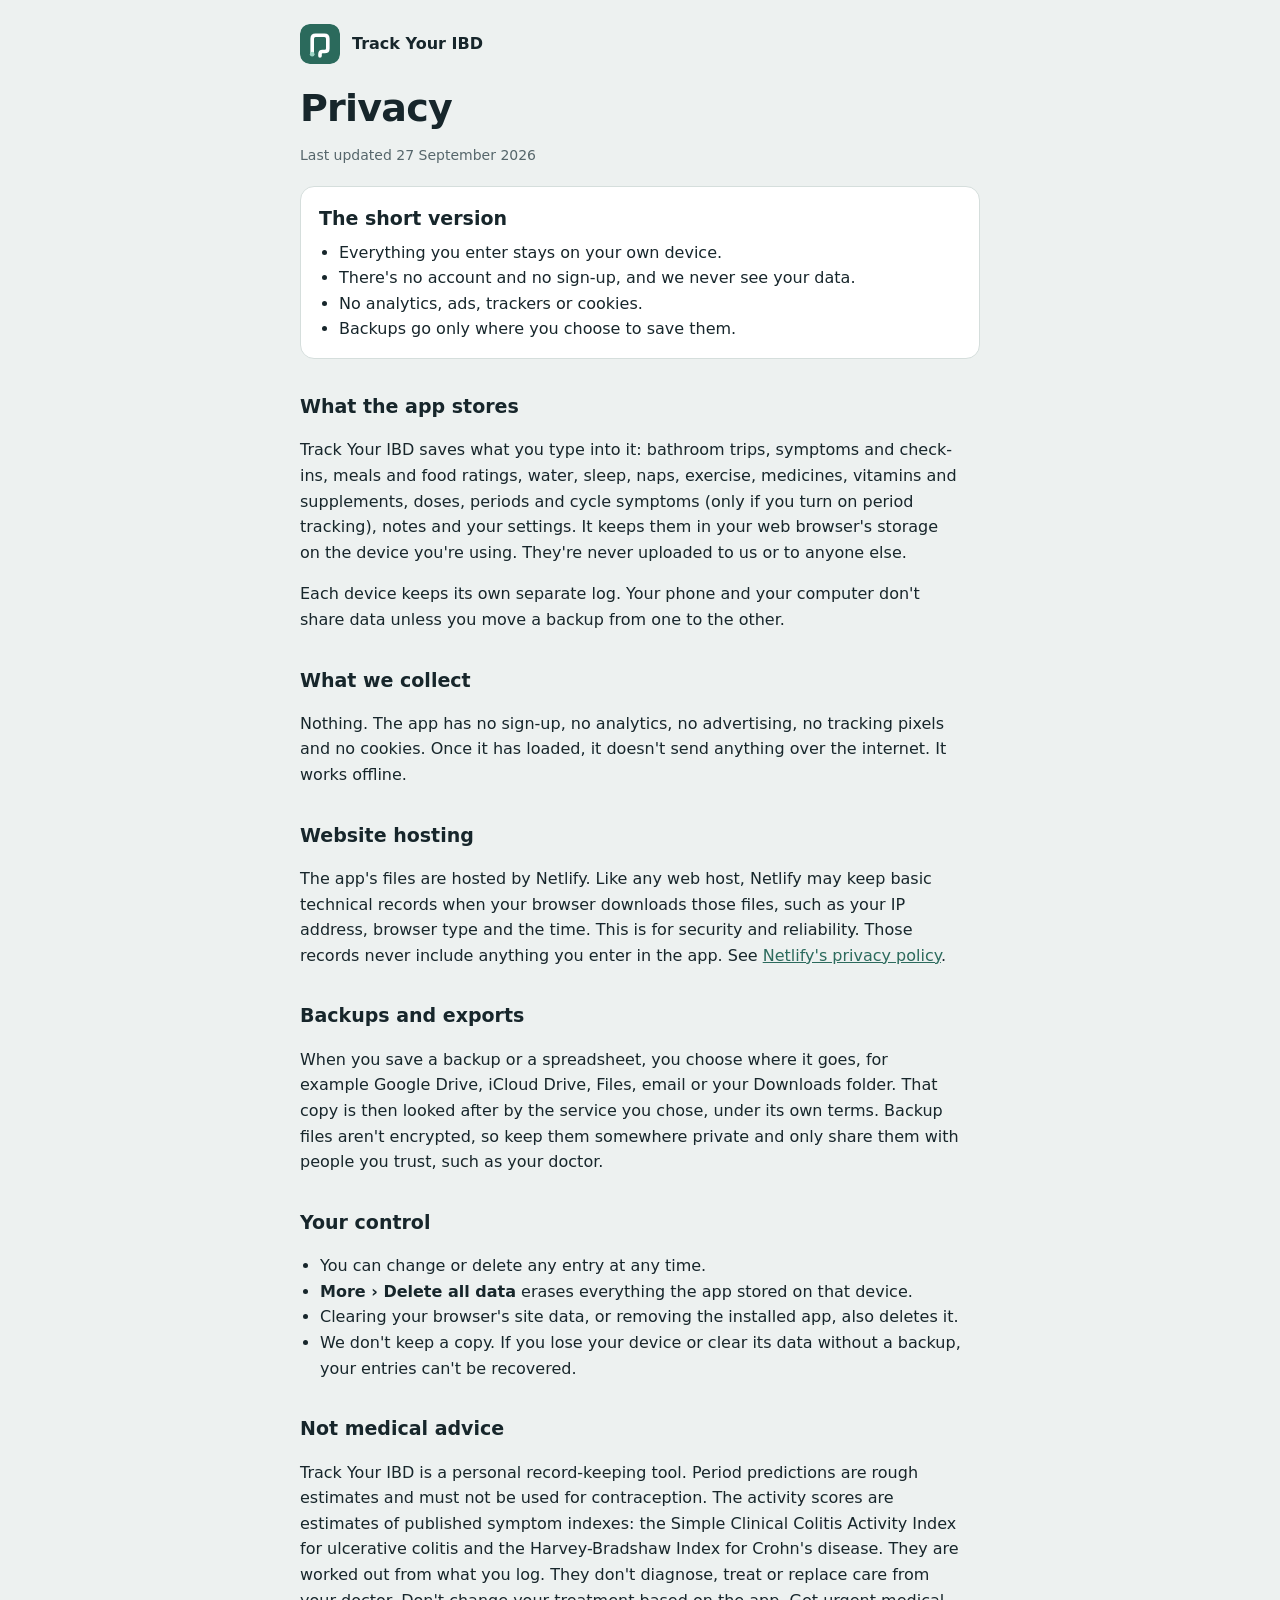
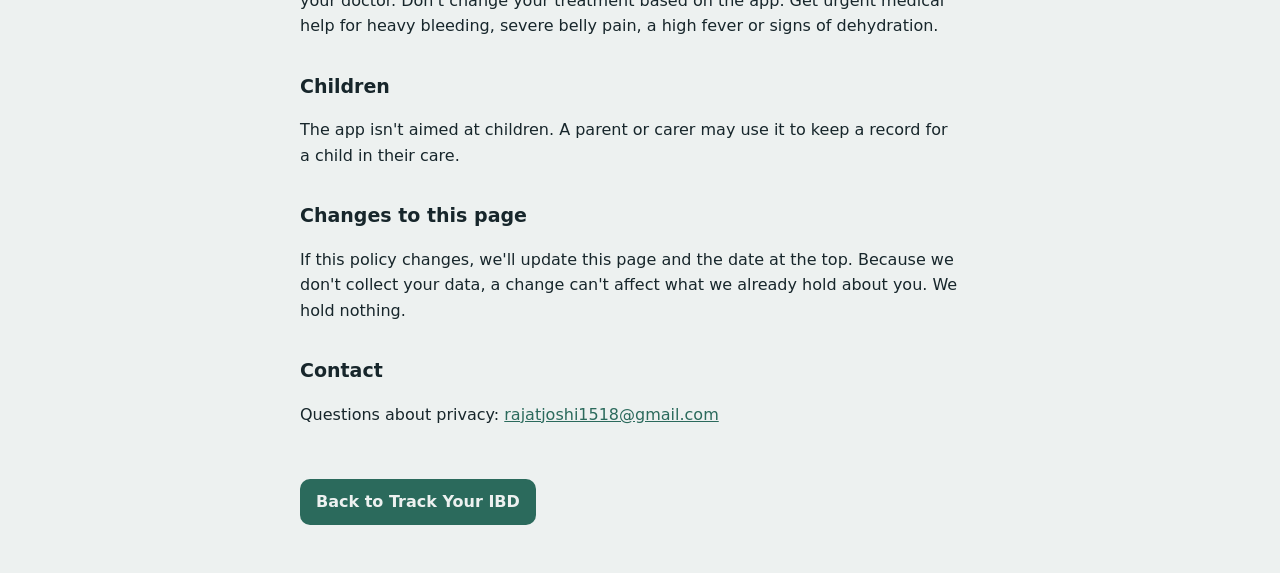
==== privacy.html @ 13ce5273 "Track Your IBD: private, local-only IBD tracking web app Log bathroom trips, symptoms, food (carbs, " ====
<!doctype html>
<html lang="en">
<head>
<meta charset="utf-8">
<meta name="viewport" content="width=device-width, initial-scale=1">
<title>Privacy · Track Your IBD</title>
<meta name="description" content="Track Your IBD keeps everything you enter on your own device. No account, no tracking, nothing collected.">
<link rel="icon" href="icons/icon.svg" type="image/svg+xml">
<style>
  :root { --bg: #EDF1F0; --surface: #FFFFFF; --ink: #17262B; --muted: #56666B; --line: #D5DEDC; --accent: #2B6A5C; --soft: #DCEBE6; }
  @media (prefers-color-scheme: dark) {
    :root { color-scheme: dark; --bg: #0E1517; --surface: #152025; --ink: #E3EBEA; --muted: #97A8AA; --line: #273A3F; --accent: #74C3AE; --soft: #1C3832; }
  }
  * { box-sizing: border-box; }
  body { margin: 0; background: var(--bg); color: var(--ink); font: 16px/1.6 system-ui, -apple-system, "Segoe UI", Roboto, sans-serif; padding: env(safe-area-inset-top, 0px) 16px 48px; }
  main { max-width: 680px; margin: 0 auto; }
  header { display: flex; align-items: center; gap: 12px; padding: 24px 0 8px; }
  header img { width: 40px; height: 40px; border-radius: 10px; }
  header a { color: var(--ink); text-decoration: none; font-weight: 700; }
  h1 { font-size: clamp(28px, 7vw, 38px); line-height: 1.1; letter-spacing: -.02em; margin: 16px 0 6px; }
  h2 { font-size: 19px; margin: 32px 0 6px; }
  p, li { max-width: 65ch; }
  ul { padding-left: 20px; }
  a { color: var(--accent); }
  .updated { color: var(--muted); font-size: 14px; }
  .short { background: var(--surface); border: 1px solid var(--line); border-radius: 14px; padding: 16px 18px; margin: 20px 0; }
  .short h2 { margin-top: 0; }
  .short ul { margin: 0; }
  .back { display: inline-block; margin-top: 36px; padding: 10px 16px; border-radius: 10px; background: var(--accent); color: var(--bg); text-decoration: none; font-weight: 600; }
</style>
</head>
<body>
<main>
  <header><img src="icons/icon.svg" alt=""><a href="./">Track Your IBD</a></header>

  <h1>Privacy</h1>
  <p class="updated">Last updated 27 September 2026</p>

  <section class="short">
    <h2>The short version</h2>
    <ul>
      <li>Everything you enter stays on your own device.</li>
      <li>There's no account and no sign-up, and we never see your data.</li>
      <li>No analytics, ads, trackers or cookies.</li>
      <li>Backups go only where you choose to save them.</li>
    </ul>
  </section>

  <h2>What the app stores</h2>
  <p>Track Your IBD saves what you type into it: bathroom trips, symptoms and check-ins, meals and food ratings, water, sleep, naps, exercise, medicines, vitamins and supplements, doses, periods and cycle symptoms (only if you turn on period tracking), notes and your settings. It keeps them in your web browser's storage on the device you're using. They're never uploaded to us or to anyone else.</p>
  <p>Each device keeps its own separate log. Your phone and your computer don't share data unless you move a backup from one to the other.</p>

  <h2>What we collect</h2>
  <p>Nothing. The app has no sign-up, no analytics, no advertising, no tracking pixels and no cookies. Once it has loaded, it doesn't send anything over the internet. It works offline.</p>

  <h2>Website hosting</h2>
  <p>The app's files are hosted by Netlify. Like any web host, Netlify may keep basic technical records when your browser downloads those files, such as your IP address, browser type and the time. This is for security and reliability. Those records never include anything you enter in the app. See <a href="https://www.netlify.com/privacy/" rel="noopener">Netlify's privacy policy</a>.</p>

  <h2>Backups and exports</h2>
  <p>When you save a backup or a spreadsheet, you choose where it goes, for example Google Drive, iCloud Drive, Files, email or your Downloads folder. That copy is then looked after by the service you chose, under its own terms. Backup files aren't encrypted, so keep them somewhere private and only share them with people you trust, such as your doctor.</p>

  <h2>Your control</h2>
  <ul>
    <li>You can change or delete any entry at any time.</li>
    <li><strong>More › Delete all data</strong> erases everything the app stored on that device.</li>
    <li>Clearing your browser's site data, or removing the installed app, also deletes it.</li>
    <li>We don't keep a copy. If you lose your device or clear its data without a backup, your entries can't be recovered.</li>
  </ul>

  <h2>Not medical advice</h2>
  <p>Track Your IBD is a personal record-keeping tool. Period predictions are rough estimates and must not be used for contraception. The activity scores are estimates of published symptom indexes: the Simple Clinical Colitis Activity Index for ulcerative colitis and the Harvey-Bradshaw Index for Crohn's disease. They are worked out from what you log. They don't diagnose, treat or replace care from your doctor. Don't change your treatment based on the app. Get urgent medical help for heavy bleeding, severe belly pain, a high fever or signs of dehydration.</p>

  <h2>Children</h2>
  <p>The app isn't aimed at children. A parent or carer may use it to keep a record for a child in their care.</p>

  <h2>Changes to this page</h2>
  <p>If this policy changes, we'll update this page and the date at the top. Because we don't collect your data, a change can't affect what we already hold about you. We hold nothing.</p>

  <h2>Contact</h2>
  <p>Questions about privacy: <a href="mailto:rajatjoshi1518@gmail.com">rajatjoshi1518@gmail.com</a></p>

  <a class="back" href="./">Back to Track Your IBD</a>
</main>
</body>
</html>
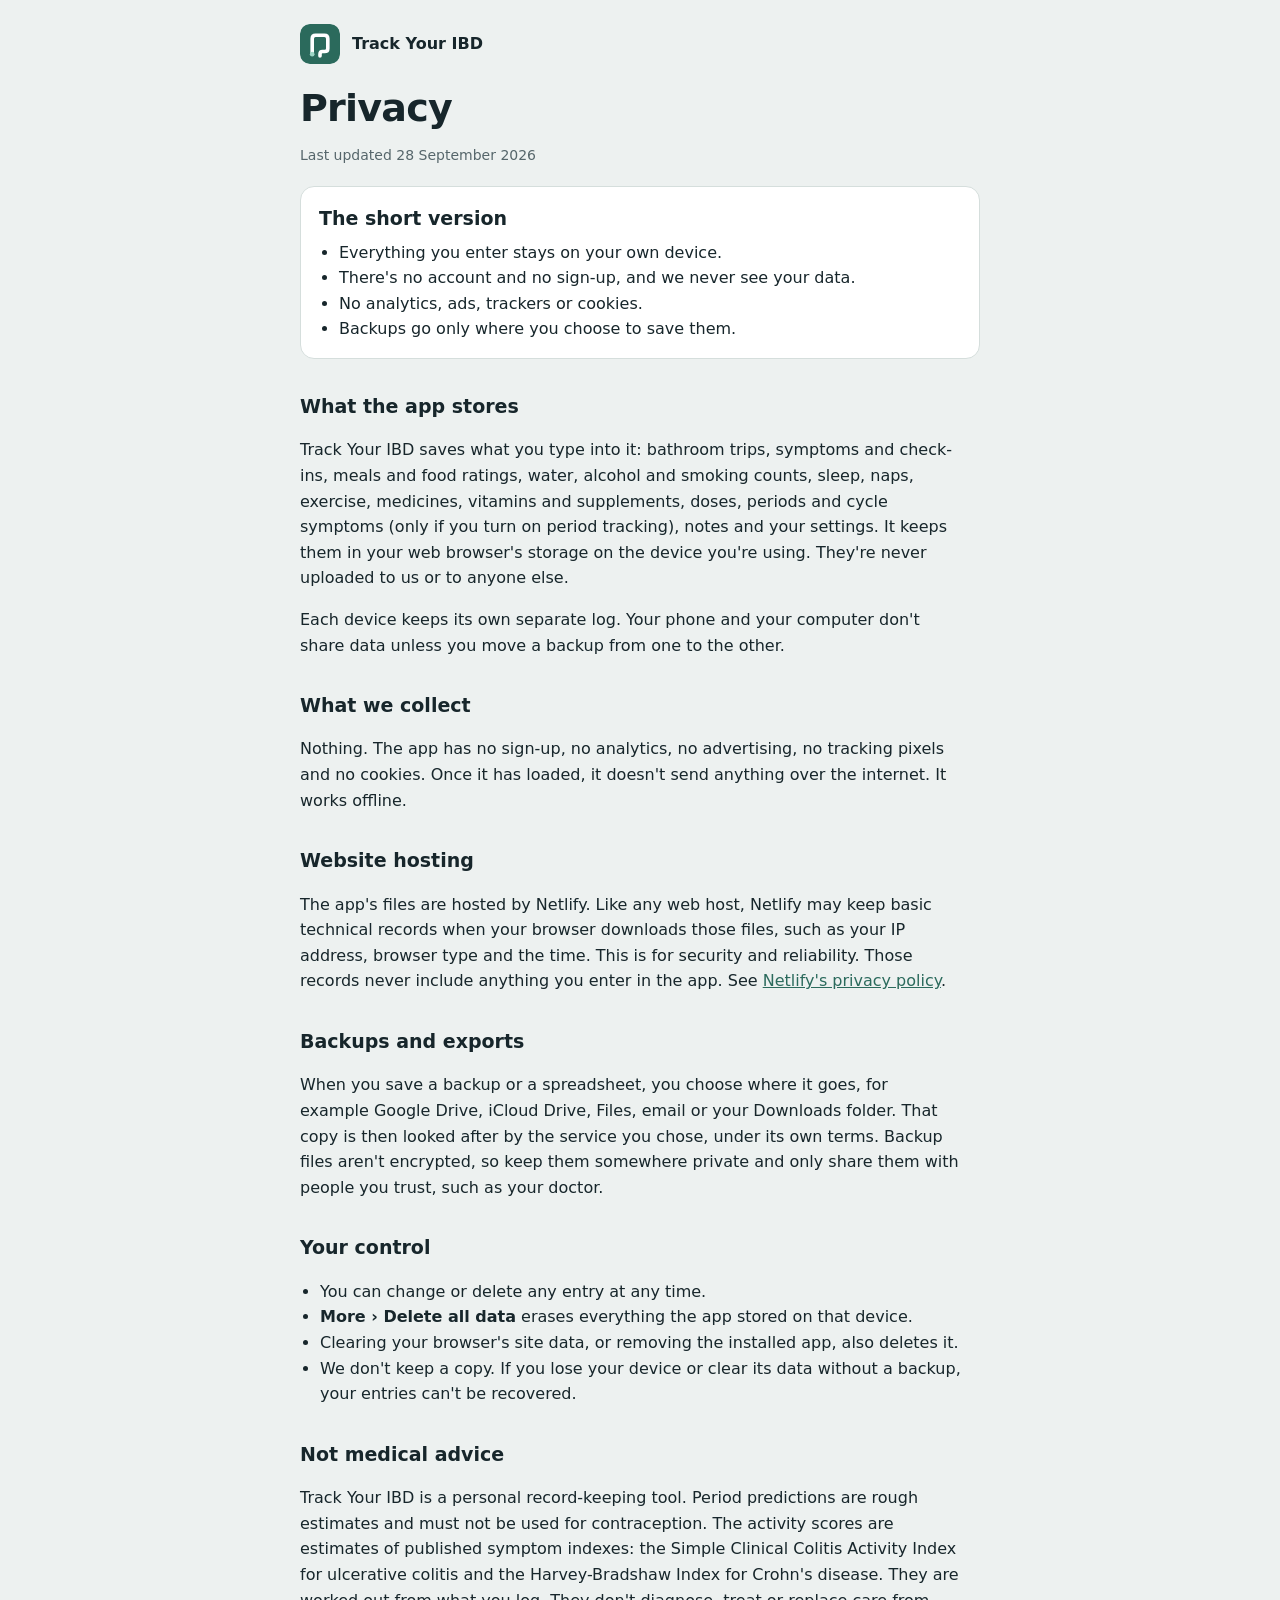
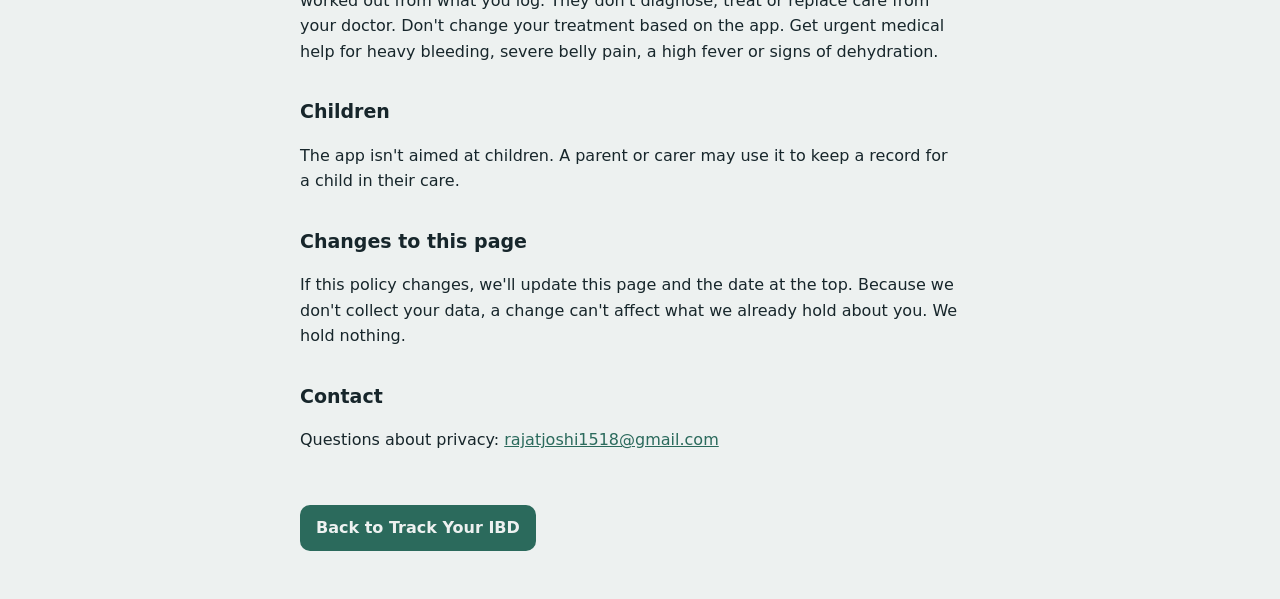
==== commit 24373884: "Add alcohol/smoking counters, timing and sleep patterns, next-day charts - Today: quick +/- counters" ====
--- a/privacy.html
+++ b/privacy.html
@@ -34,7 +34,7 @@
   <header><img src="icons/icon.svg" alt=""><a href="./">Track Your IBD</a></header>
 
   <h1>Privacy</h1>
-  <p class="updated">Last updated 27 September 2026</p>
+  <p class="updated">Last updated 28 September 2026</p>
 
   <section class="short">
     <h2>The short version</h2>
@@ -47,7 +47,7 @@
   </section>
 
   <h2>What the app stores</h2>
-  <p>Track Your IBD saves what you type into it: bathroom trips, symptoms and check-ins, meals and food ratings, water, sleep, naps, exercise, medicines, vitamins and supplements, doses, periods and cycle symptoms (only if you turn on period tracking), notes and your settings. It keeps them in your web browser's storage on the device you're using. They're never uploaded to us or to anyone else.</p>
+  <p>Track Your IBD saves what you type into it: bathroom trips, symptoms and check-ins, meals and food ratings, water, alcohol and smoking counts, sleep, naps, exercise, medicines, vitamins and supplements, doses, periods and cycle symptoms (only if you turn on period tracking), notes and your settings. It keeps them in your web browser's storage on the device you're using. They're never uploaded to us or to anyone else.</p>
   <p>Each device keeps its own separate log. Your phone and your computer don't share data unless you move a backup from one to the other.</p>
 
   <h2>What we collect</h2>
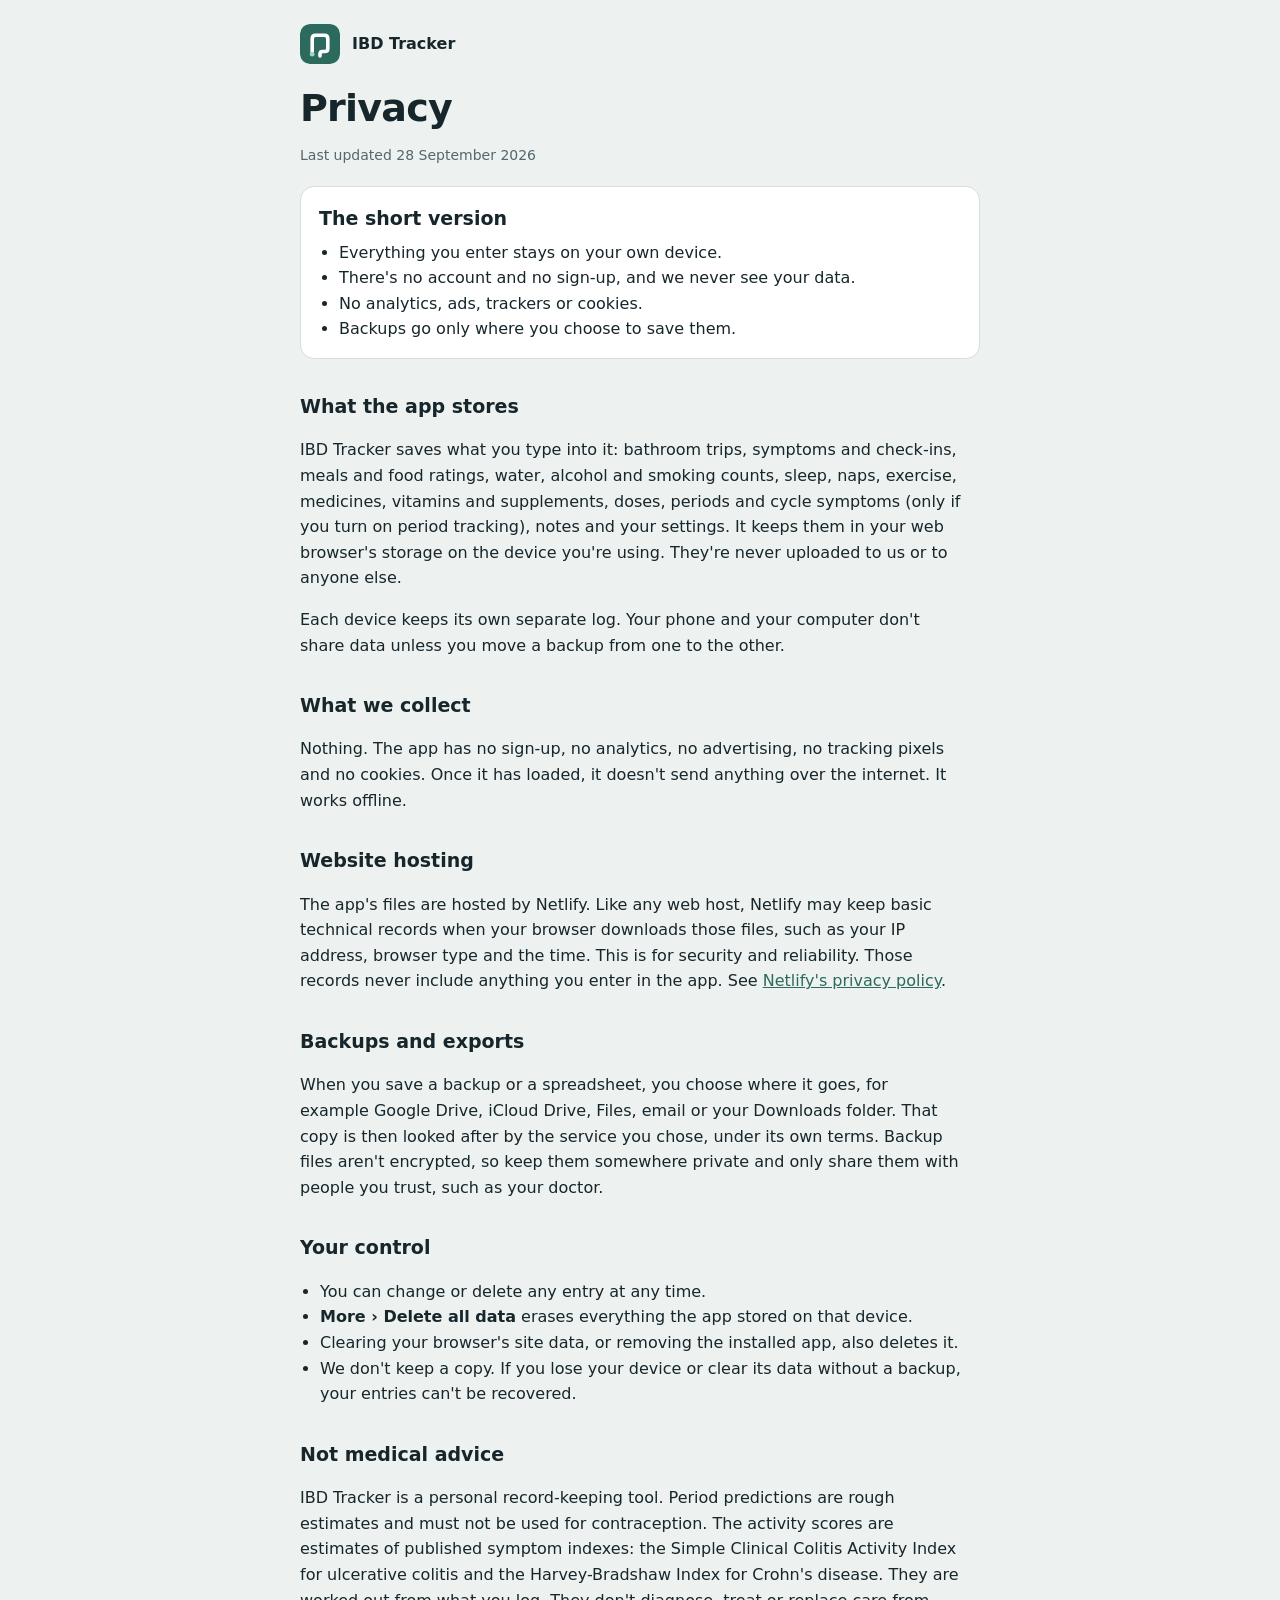
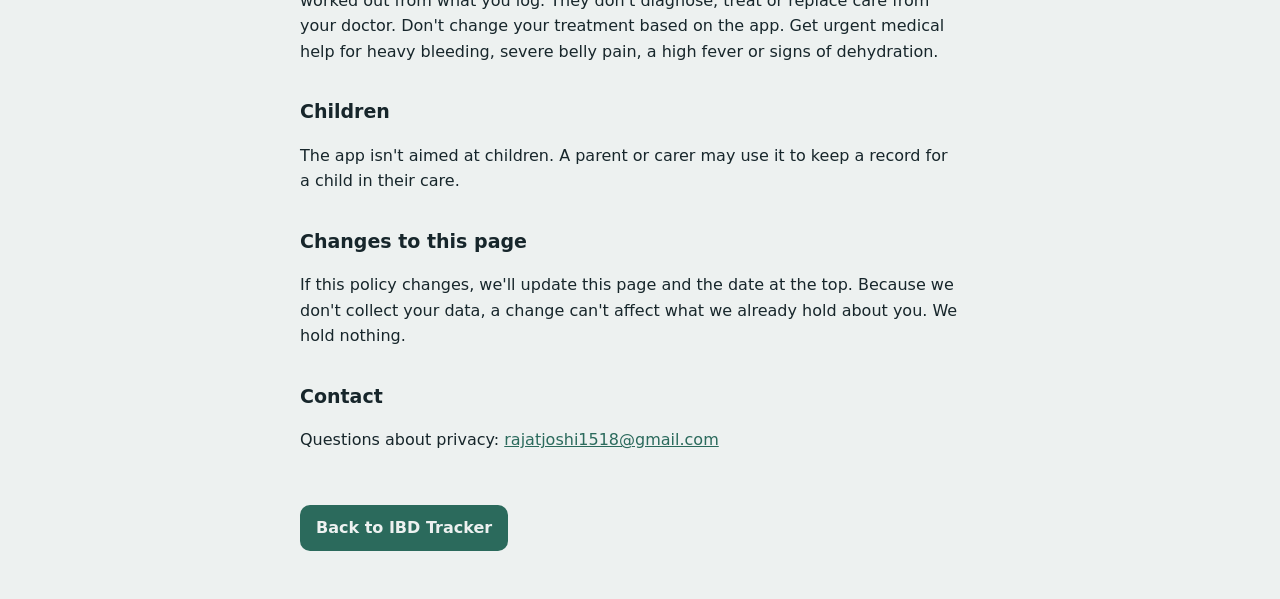
==== commit ebaec841: "Rename to IBD Tracker and add messages under Estimated activity - Name: "IBD Tracker" everywhere (ta" ====
--- a/privacy.html
+++ b/privacy.html
@@ -3,8 +3,8 @@
 <head>
 <meta charset="utf-8">
 <meta name="viewport" content="width=device-width, initial-scale=1">
-<title>Privacy · Track Your IBD</title>
-<meta name="description" content="Track Your IBD keeps everything you enter on your own device. No account, no tracking, nothing collected.">
+<title>Privacy · IBD Tracker</title>
+<meta name="description" content="IBD Tracker keeps everything you enter on your own device. No account, no tracking, nothing collected.">
 <link rel="icon" href="icons/icon.svg" type="image/svg+xml">
 <style>
   :root { --bg: #EDF1F0; --surface: #FFFFFF; --ink: #17262B; --muted: #56666B; --line: #D5DEDC; --accent: #2B6A5C; --soft: #DCEBE6; }
@@ -31,7 +31,7 @@
 </head>
 <body>
 <main>
-  <header><img src="icons/icon.svg" alt=""><a href="./">Track Your IBD</a></header>
+  <header><img src="icons/icon.svg" alt=""><a href="./">IBD Tracker</a></header>
 
   <h1>Privacy</h1>
   <p class="updated">Last updated 28 September 2026</p>
@@ -47,7 +47,7 @@
   </section>
 
   <h2>What the app stores</h2>
-  <p>Track Your IBD saves what you type into it: bathroom trips, symptoms and check-ins, meals and food ratings, water, alcohol and smoking counts, sleep, naps, exercise, medicines, vitamins and supplements, doses, periods and cycle symptoms (only if you turn on period tracking), notes and your settings. It keeps them in your web browser's storage on the device you're using. They're never uploaded to us or to anyone else.</p>
+  <p>IBD Tracker saves what you type into it: bathroom trips, symptoms and check-ins, meals and food ratings, water, alcohol and smoking counts, sleep, naps, exercise, medicines, vitamins and supplements, doses, periods and cycle symptoms (only if you turn on period tracking), notes and your settings. It keeps them in your web browser's storage on the device you're using. They're never uploaded to us or to anyone else.</p>
   <p>Each device keeps its own separate log. Your phone and your computer don't share data unless you move a backup from one to the other.</p>
 
   <h2>What we collect</h2>
@@ -68,7 +68,7 @@
   </ul>
 
   <h2>Not medical advice</h2>
-  <p>Track Your IBD is a personal record-keeping tool. Period predictions are rough estimates and must not be used for contraception. The activity scores are estimates of published symptom indexes: the Simple Clinical Colitis Activity Index for ulcerative colitis and the Harvey-Bradshaw Index for Crohn's disease. They are worked out from what you log. They don't diagnose, treat or replace care from your doctor. Don't change your treatment based on the app. Get urgent medical help for heavy bleeding, severe belly pain, a high fever or signs of dehydration.</p>
+  <p>IBD Tracker is a personal record-keeping tool. Period predictions are rough estimates and must not be used for contraception. The activity scores are estimates of published symptom indexes: the Simple Clinical Colitis Activity Index for ulcerative colitis and the Harvey-Bradshaw Index for Crohn's disease. They are worked out from what you log. They don't diagnose, treat or replace care from your doctor. Don't change your treatment based on the app. Get urgent medical help for heavy bleeding, severe belly pain, a high fever or signs of dehydration.</p>
 
   <h2>Children</h2>
   <p>The app isn't aimed at children. A parent or carer may use it to keep a record for a child in their care.</p>
@@ -79,7 +79,7 @@
   <h2>Contact</h2>
   <p>Questions about privacy: <a href="mailto:rajatjoshi1518@gmail.com">rajatjoshi1518@gmail.com</a></p>
 
-  <a class="back" href="./">Back to Track Your IBD</a>
+  <a class="back" href="./">Back to IBD Tracker</a>
 </main>
 </body>
 </html>
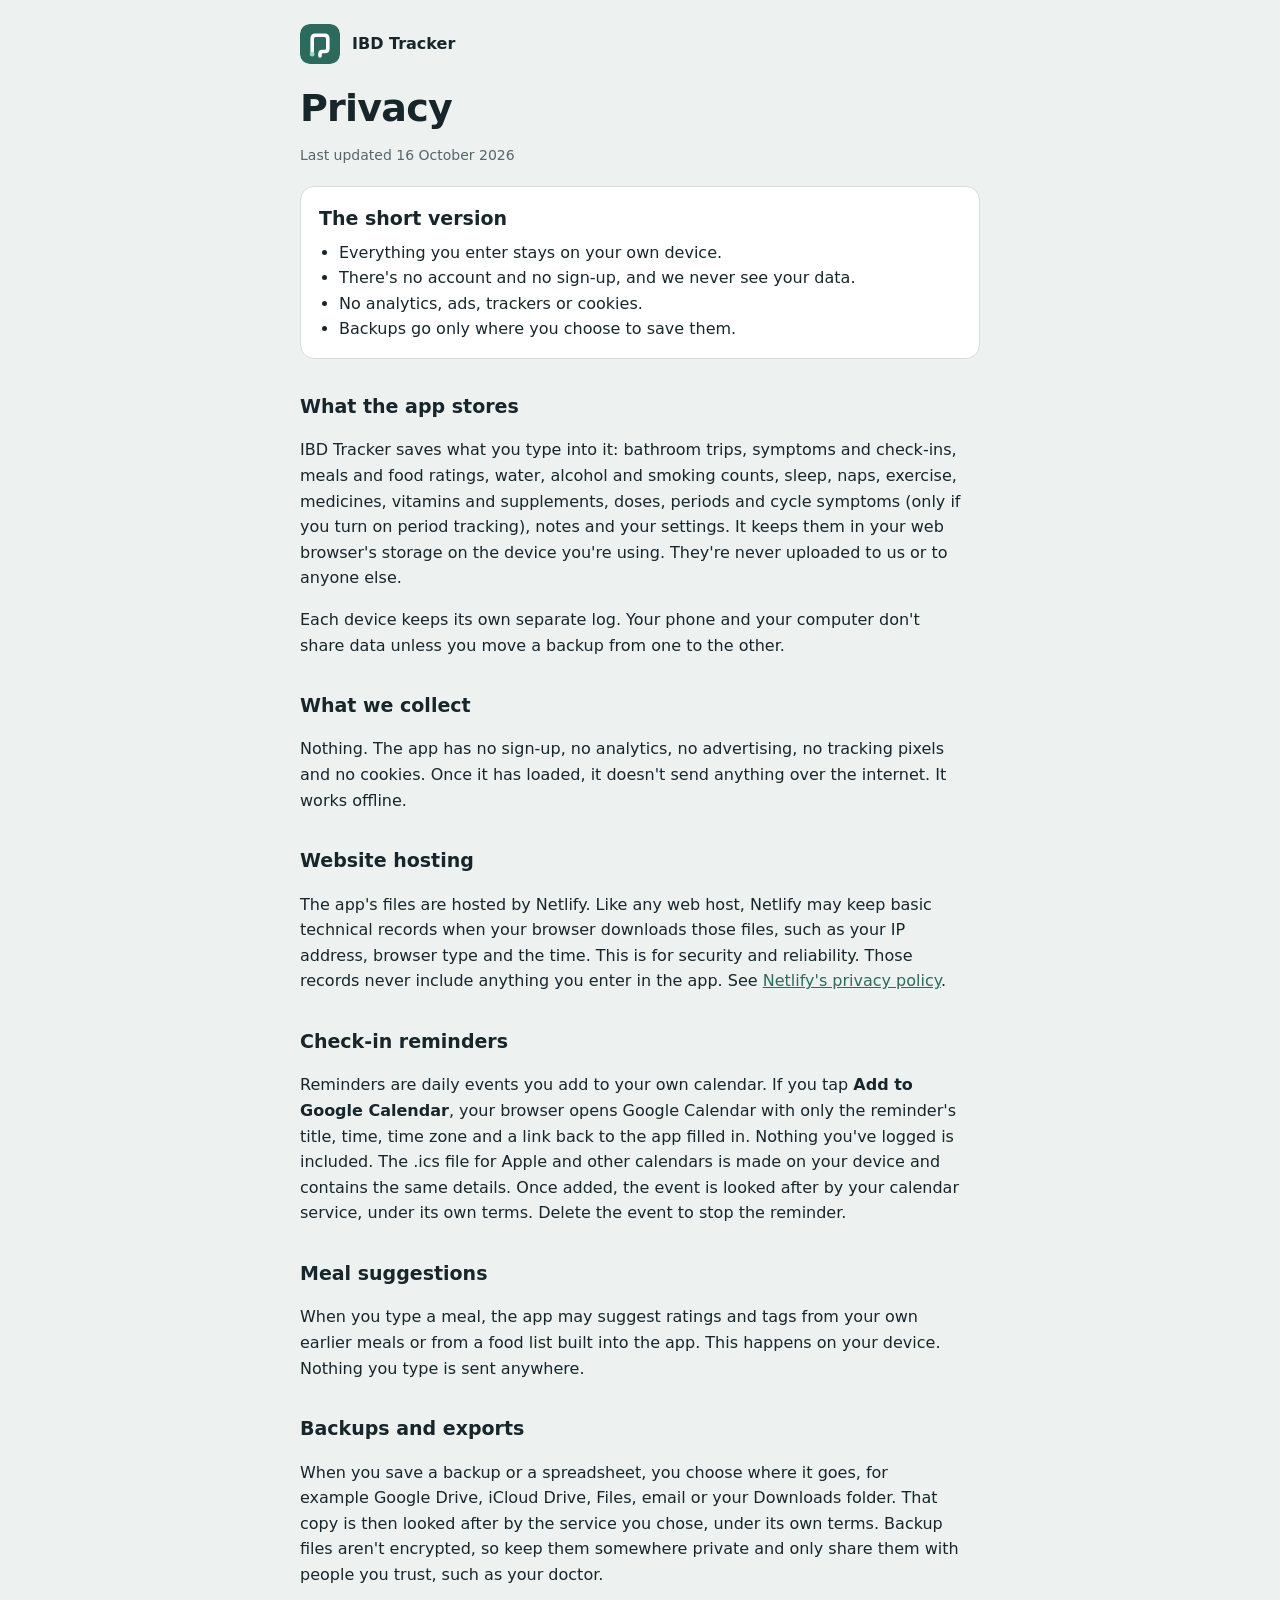
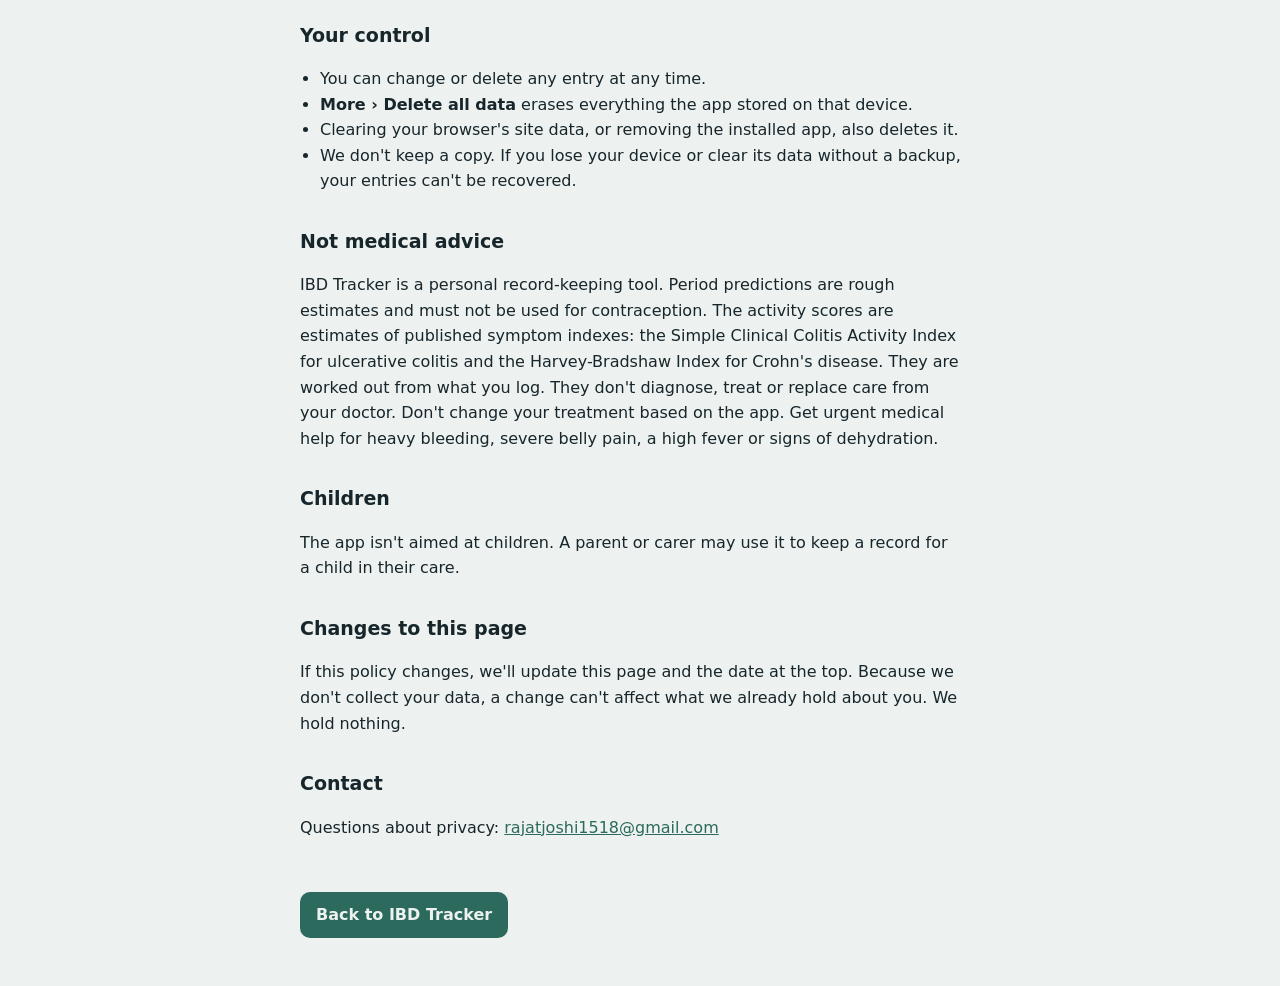
==== commit dc5cfd0f: "Meal suggestions, check-in reminders, water nudge, habit trends, dose edit - Meal form suggests carb" ====
--- a/privacy.html
+++ b/privacy.html
@@ -34,7 +34,7 @@
   <header><img src="icons/icon.svg" alt=""><a href="./">IBD Tracker</a></header>
 
   <h1>Privacy</h1>
-  <p class="updated">Last updated 28 September 2026</p>
+  <p class="updated">Last updated 16 October 2026</p>
 
   <section class="short">
     <h2>The short version</h2>
@@ -55,6 +55,12 @@
 
   <h2>Website hosting</h2>
   <p>The app's files are hosted by Netlify. Like any web host, Netlify may keep basic technical records when your browser downloads those files, such as your IP address, browser type and the time. This is for security and reliability. Those records never include anything you enter in the app. See <a href="https://www.netlify.com/privacy/" rel="noopener">Netlify's privacy policy</a>.</p>
+
+  <h2>Check-in reminders</h2>
+  <p>Reminders are daily events you add to your own calendar. If you tap <strong>Add to Google Calendar</strong>, your browser opens Google Calendar with only the reminder's title, time, time zone and a link back to the app filled in. Nothing you've logged is included. The .ics file for Apple and other calendars is made on your device and contains the same details. Once added, the event is looked after by your calendar service, under its own terms. Delete the event to stop the reminder.</p>
+
+  <h2>Meal suggestions</h2>
+  <p>When you type a meal, the app may suggest ratings and tags from your own earlier meals or from a food list built into the app. This happens on your device. Nothing you type is sent anywhere.</p>
 
   <h2>Backups and exports</h2>
   <p>When you save a backup or a spreadsheet, you choose where it goes, for example Google Drive, iCloud Drive, Files, email or your Downloads folder. That copy is then looked after by the service you chose, under its own terms. Backup files aren't encrypted, so keep them somewhere private and only share them with people you trust, such as your doctor.</p>
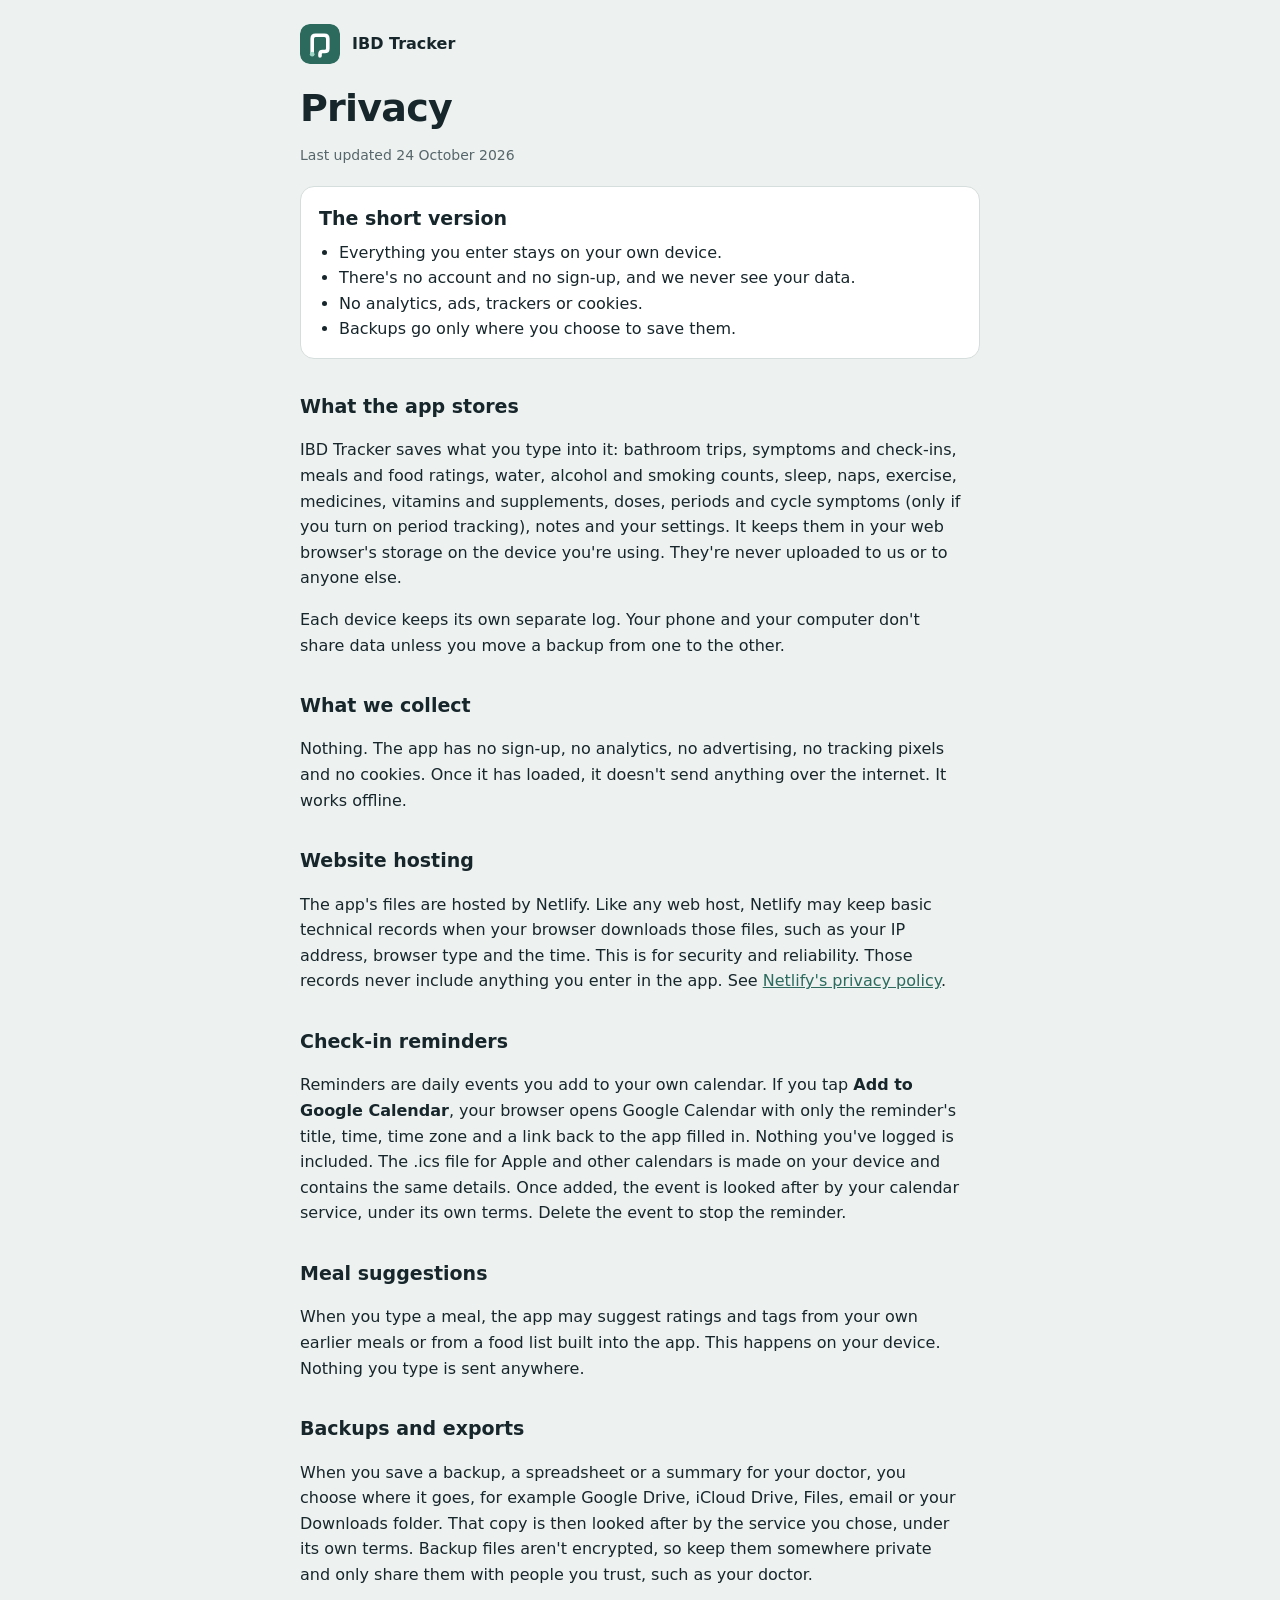
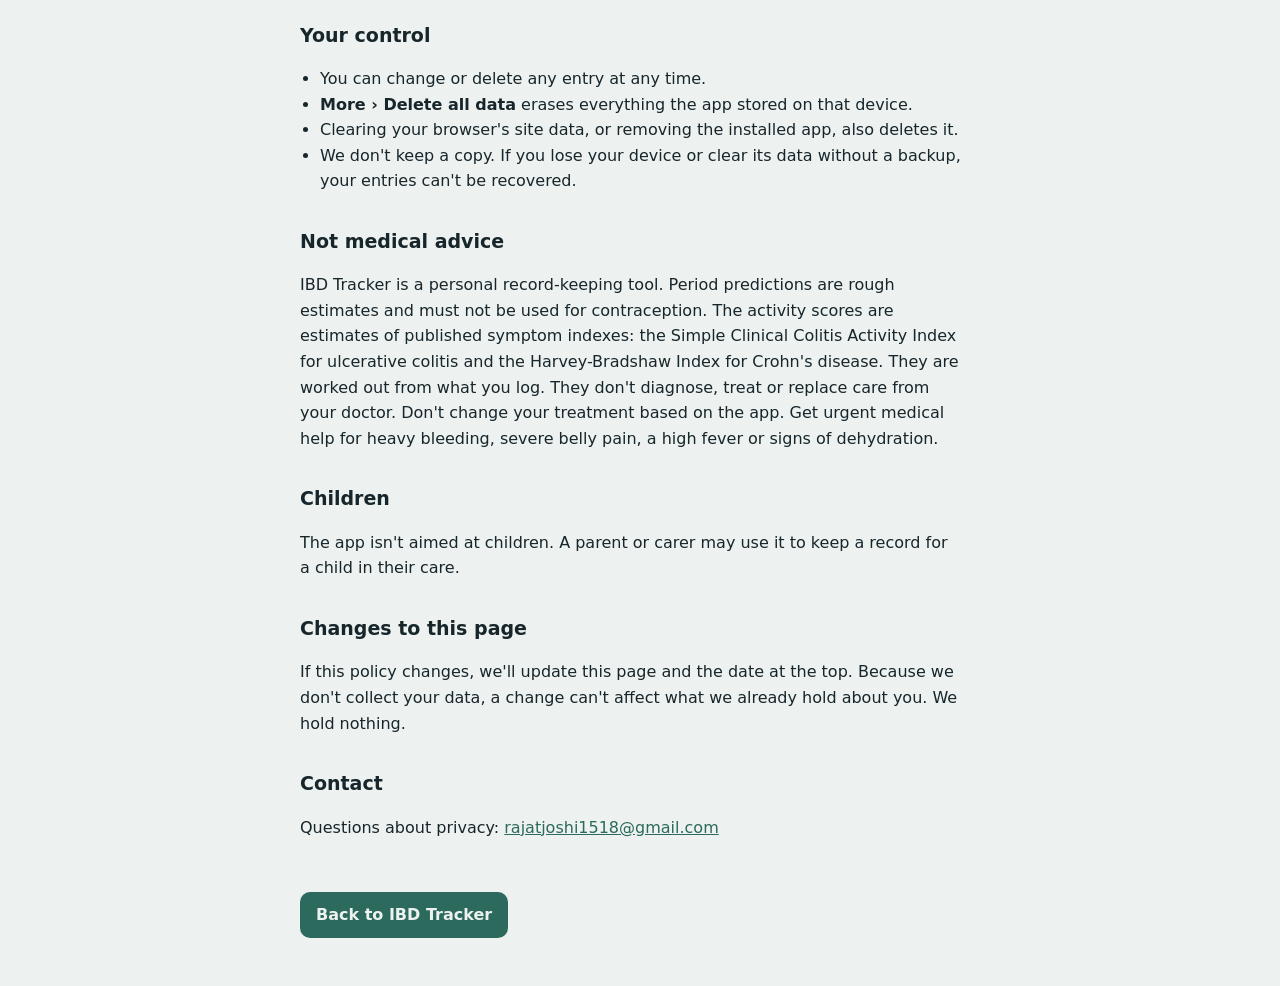
==== commit caeb3c84: "Soft and calm redesign, summaries, gas and hydration, simpler logging Look and feel - Soft and calm " ====
--- a/privacy.html
+++ b/privacy.html
@@ -34,7 +34,7 @@
   <header><img src="icons/icon.svg" alt=""><a href="./">IBD Tracker</a></header>
 
   <h1>Privacy</h1>
-  <p class="updated">Last updated 16 October 2026</p>
+  <p class="updated">Last updated 24 October 2026</p>
 
   <section class="short">
     <h2>The short version</h2>
@@ -63,7 +63,7 @@
   <p>When you type a meal, the app may suggest ratings and tags from your own earlier meals or from a food list built into the app. This happens on your device. Nothing you type is sent anywhere.</p>
 
   <h2>Backups and exports</h2>
-  <p>When you save a backup or a spreadsheet, you choose where it goes, for example Google Drive, iCloud Drive, Files, email or your Downloads folder. That copy is then looked after by the service you chose, under its own terms. Backup files aren't encrypted, so keep them somewhere private and only share them with people you trust, such as your doctor.</p>
+  <p>When you save a backup, a spreadsheet or a summary for your doctor, you choose where it goes, for example Google Drive, iCloud Drive, Files, email or your Downloads folder. That copy is then looked after by the service you chose, under its own terms. Backup files aren't encrypted, so keep them somewhere private and only share them with people you trust, such as your doctor.</p>
 
   <h2>Your control</h2>
   <ul>
